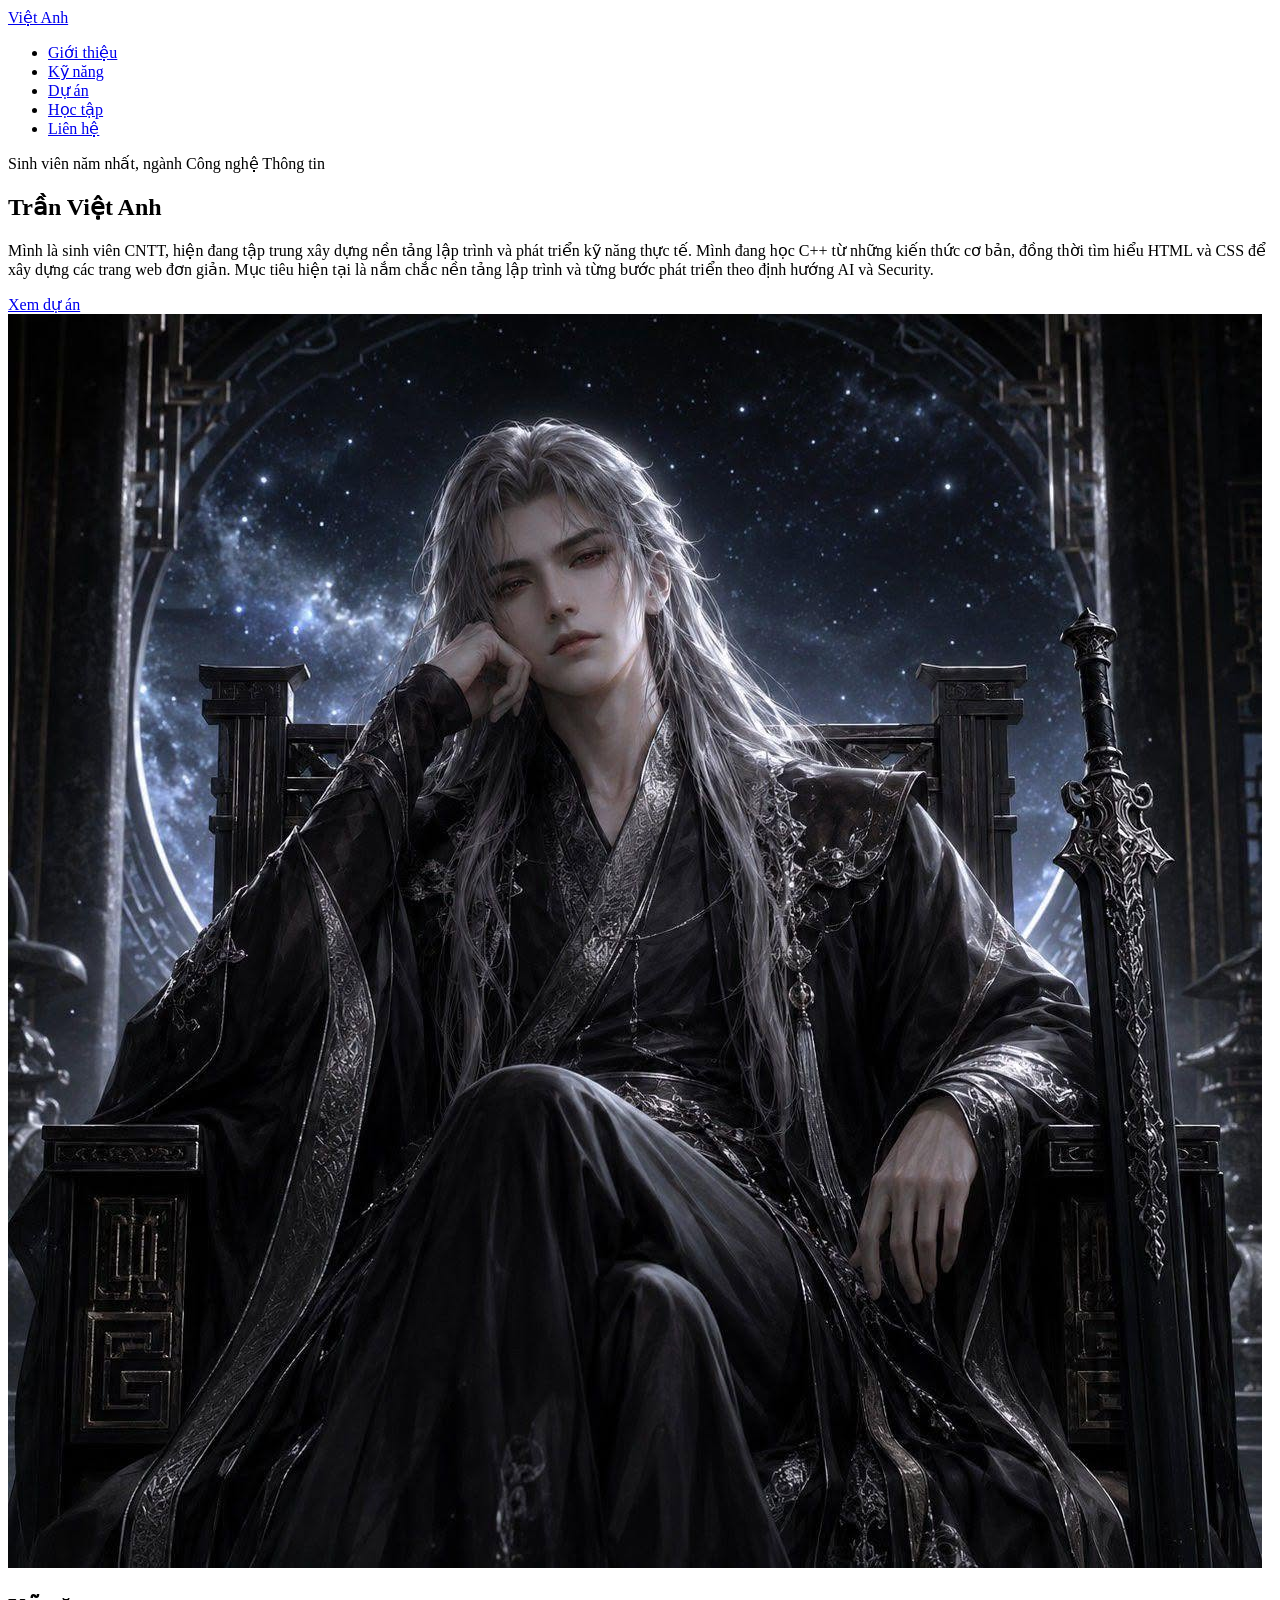
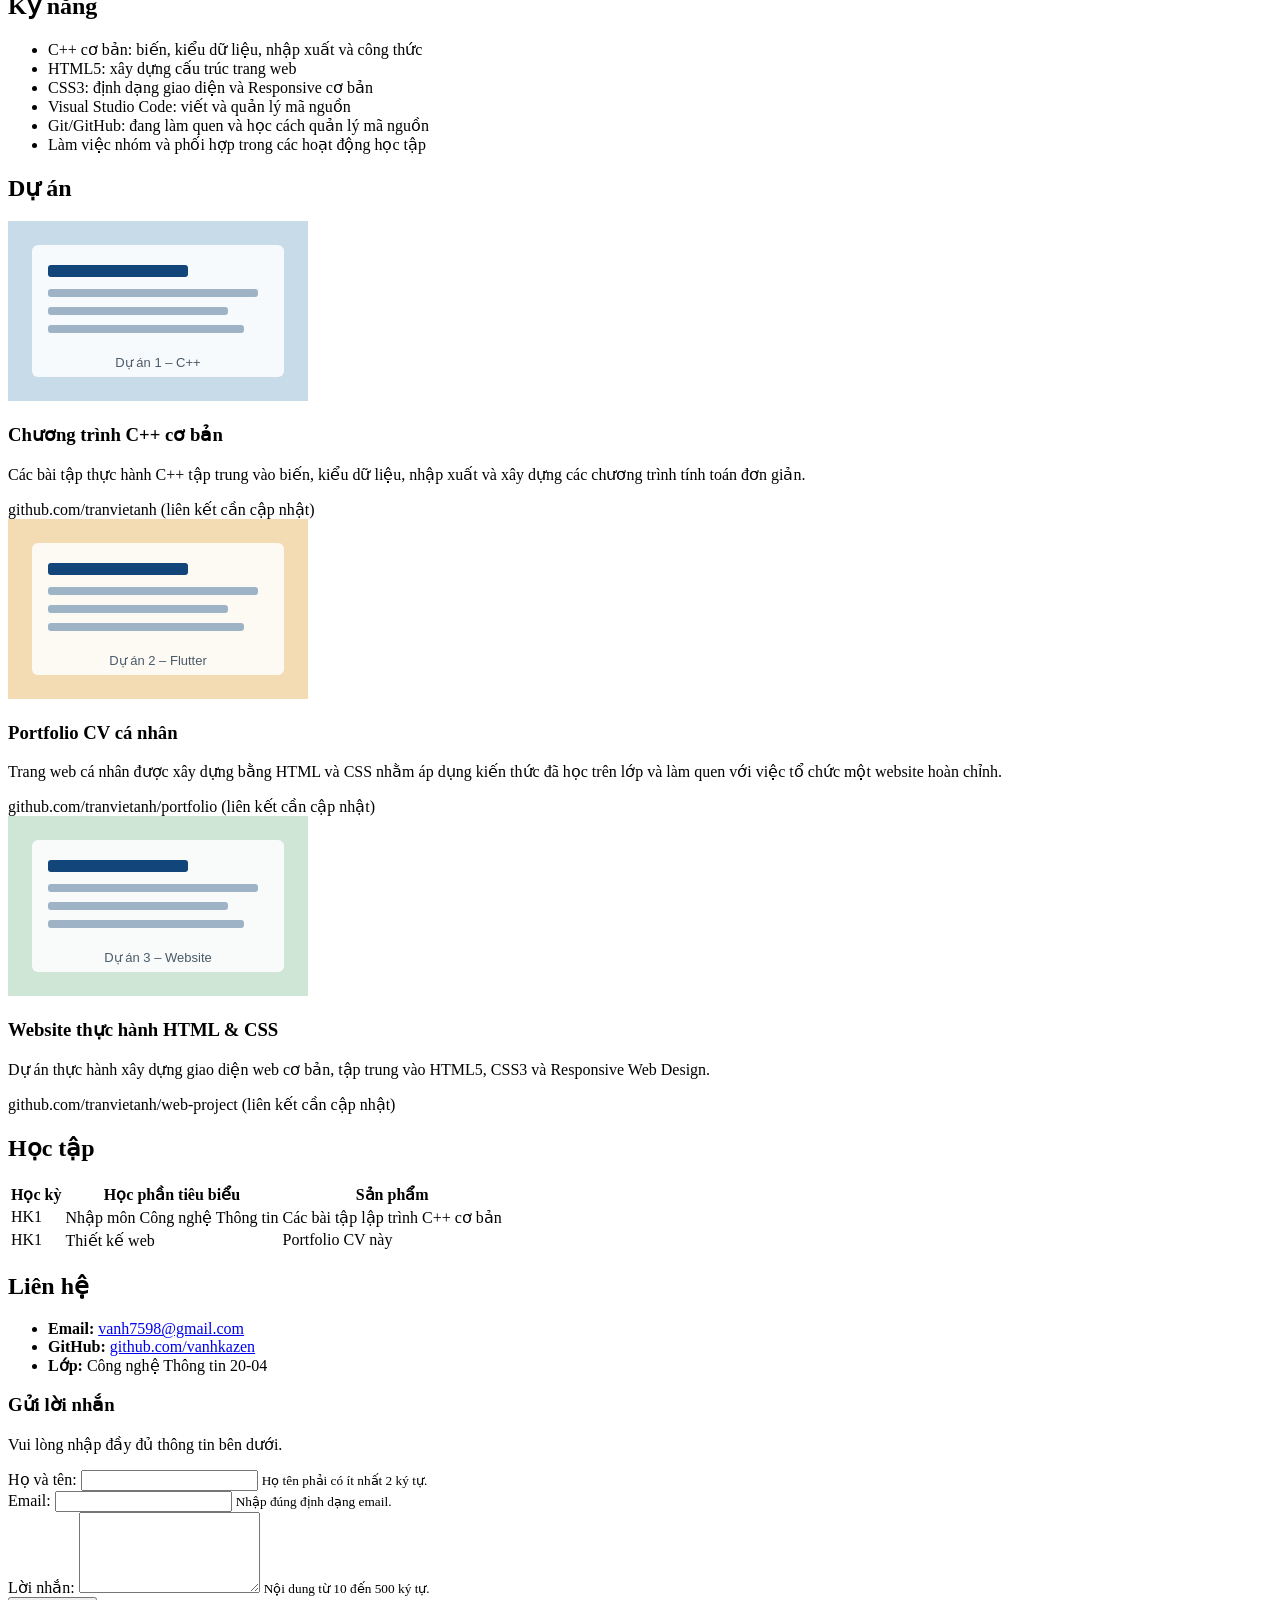
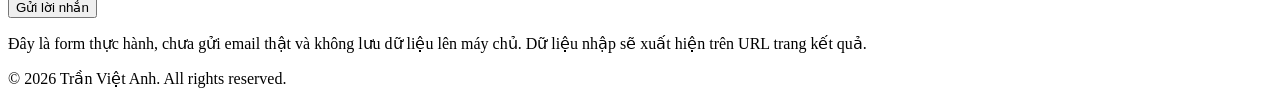
==== index.html @ 02a185ff "Add files via upload" ====
<!doctype html>
<html lang="vi">

<head>
  <meta charset="UTF-8" />
  <meta name="viewport" content="width=device-width, initial-scale=1.0" />
  <title>Trần Việt Anh - Portfolio CV</title>
  <link rel="preconnect" href="https://fonts.googleapis.com" />
  <link rel="stylesheet" href="https://fonts.googleapis.com/css2?family=Inter:wght@400;500;600;700&display=swap" />
  <link rel="stylesheet" href="D:\CNTT20-04\portfolio\css\style.css" />
</head>

<body>
  <header class="site-header">
    <div class="container">
      <a class="logo" href="#gioi-thieu">Việt Anh</a>
      <nav aria-label="Menu chính">
        <ul class="menu">
          <li><a href="#gioi-thieu">Giới thiệu</a></li>
          <li><a href="#ky-nang">Kỹ năng</a></li>
          <li><a href="#du-an">Dự án</a></li>
          <li><a href="#hoc-tap">Học tập</a></li>
          <li><a href="#lien-he">Liên hệ</a></li>
        </ul>
      </nav>
    </div>
  </header>

  <main id="noi-dung">
    <section id="gioi-thieu" class="hero">
      <div class="container hero-inner">
        <div class="hero-text">
          <p class="hero-role">
            Sinh viên năm nhất, ngành Công nghệ Thông tin
          </p>

          <h1>Trần Việt Anh</h1>

          <p>
            Mình là sinh viên CNTT, hiện đang tập trung xây dựng nền tảng lập
            trình và phát triển kỹ năng thực tế. Mình đang học C++ từ những
            kiến thức cơ bản, đồng thời tìm hiểu HTML và CSS để xây dựng các
            trang web đơn giản. Mục tiêu hiện tại là nắm chắc nền tảng lập
            trình và từng bước phát triển theo định hướng AI và Security.
          </p>

          <a class="button" href="#du-an">Xem dự án</a>
        </div>

        <img class="avatar" src="assets/791975572_1060704449904978_7434436045093909714_n.jpg"
          alt="Ảnh đại diện minh họa của Trần Việt Anh" />
      </div>
    </section>

    <section id="ky-nang" class="section">
      <div class="container">
        <h2>Kỹ năng</h2>

        <ul class="skills">
          <li>C++ cơ bản: biến, kiểu dữ liệu, nhập xuất và công thức</li>
          <li>HTML5: xây dựng cấu trúc trang web</li>
          <li>CSS3: định dạng giao diện và Responsive cơ bản</li>
          <li>Visual Studio Code: viết và quản lý mã nguồn</li>
          <li>Git/GitHub: đang làm quen và học cách quản lý mã nguồn</li>
          <li>Làm việc nhóm và phối hợp trong các hoạt động học tập</li>
        </ul>
      </div>
    </section>

    <section id="du-an" class="section section-alt">
      <div class="container">
        <h2>Dự án</h2>

        <div class="projects">
          <article class="card">
            <img src="assets/du-an-1.svg" alt="Giao diện dòng lệnh của chương trình C++" />

            <h3>Chương trình C++ cơ bản</h3>

            <p>
              Các bài tập thực hành C++ tập trung vào biến, kiểu dữ liệu, nhập
              xuất và xây dựng các chương trình tính toán đơn giản.
            </p>

            <span class="pending-link">
              github.com/tranvietanh (liên kết cần cập nhật)
            </span>
          </article>

          <article class="card">
            <img src="assets/du-an-2.svg" alt="Giao diện trang web cá nhân" />

            <h3>Portfolio CV cá nhân</h3>

            <p>
              Trang web cá nhân được xây dựng bằng HTML và CSS nhằm áp dụng
              kiến thức đã học trên lớp và làm quen với việc tổ chức một
              website hoàn chỉnh.
            </p>

            <span class="pending-link">
              github.com/tranvietanh/portfolio (liên kết cần cập nhật)
            </span>
          </article>

          <article class="card">
            <img src="assets/du-an-3.svg" alt="Trang web thực hành HTML và CSS" />

            <h3>Website thực hành HTML & CSS</h3>

            <p>
              Dự án thực hành xây dựng giao diện web cơ bản, tập trung vào
              HTML5, CSS3 và Responsive Web Design.
            </p>

            <span class="pending-link">
              github.com/tranvietanh/web-project (liên kết cần cập nhật)
            </span>
          </article>
        </div>
      </div>
    </section>

    <section id="hoc-tap" class="section">
      <div class="container">
        <h2>Học tập</h2>

        <table class="study">
          <thead>
            <tr>
              <th>Học kỳ</th>
              <th>Học phần tiêu biểu</th>
              <th>Sản phẩm</th>
            </tr>
          </thead>

          <tbody>
            <tr>
              <td>HK1</td>
              <td>Nhập môn Công nghệ Thông tin</td>
              <td>Các bài tập lập trình C++ cơ bản</td>
            </tr>

            <tr>
              <td>HK1</td>
              <td>Thiết kế web</td>
              <td>Portfolio CV này</td>
            </tr>
          </tbody>
        </table>
      </div>
    </section>


    <section id="lien-he" class="section section-alt">
      <div class="container">
        <h2>Liên hệ</h2>

        <ul class="contact">
          <li>
            <strong>Email:</strong>
            <a href="mailto:vanh7598@gmail.com">
              vanh7598@gmail.com
            </a>
          </li>

          <li>
            <strong>GitHub:</strong>
            <a href="https://github.com/vanhkazen" target="_blank" rel="noopener noreferrer">
              github.com/vanhkazen
            </a>
          </li>

          <li>
            <strong>Lớp:</strong> Công nghệ Thông tin 20-04
          </li>
        </ul>

        <!-- Form liên hệ - Lab 5 -->
        <form action="ket-qua.html" method="get" class="contact-form">
          <h3>Gửi lời nhắn</h3>
          <p>Vui lòng nhập đầy đủ thông tin bên dưới.</p>

          <div class="form-group">
            <label for="fullname">Họ và tên:</label>
            <input type="text" id="fullname" name="fullname" minlength="2" required aria-describedby="fullname-help" />
            <small id="fullname-help">
              Họ tên phải có ít nhất 2 ký tự.
            </small>
          </div>

          <div class="form-group">
            <label for="email">Email:</label>
            <input type="email" id="email" name="email" required aria-describedby="email-help" />
            <small id="email-help">
              Nhập đúng định dạng email.
            </small>
          </div>

          <div class="form-group">
            <label for="message">Lời nhắn:</label>
            <textarea id="message" name="message" rows="5" minlength="10" maxlength="500" required
              aria-describedby="message-help"></textarea>
            <small id="message-help">
              Nội dung từ 10 đến 500 ký tự.
            </small>
          </div>

          <button type="submit" class="button">
            Gửi lời nhắn
          </button>

          <p class="form-note">
            Đây là form thực hành, chưa gửi email thật
            và không lưu dữ liệu lên máy chủ.
            Dữ liệu nhập sẽ xuất hiện trên URL trang kết quả.
          </p>
        </form>
      </div>
    </section>

  </main>

  <footer class="site-footer">
    <div class="container">
      <p>© 2026 Trần Việt Anh. All rights reserved.</p>
    </div>
  </footer>
</body>

</html>
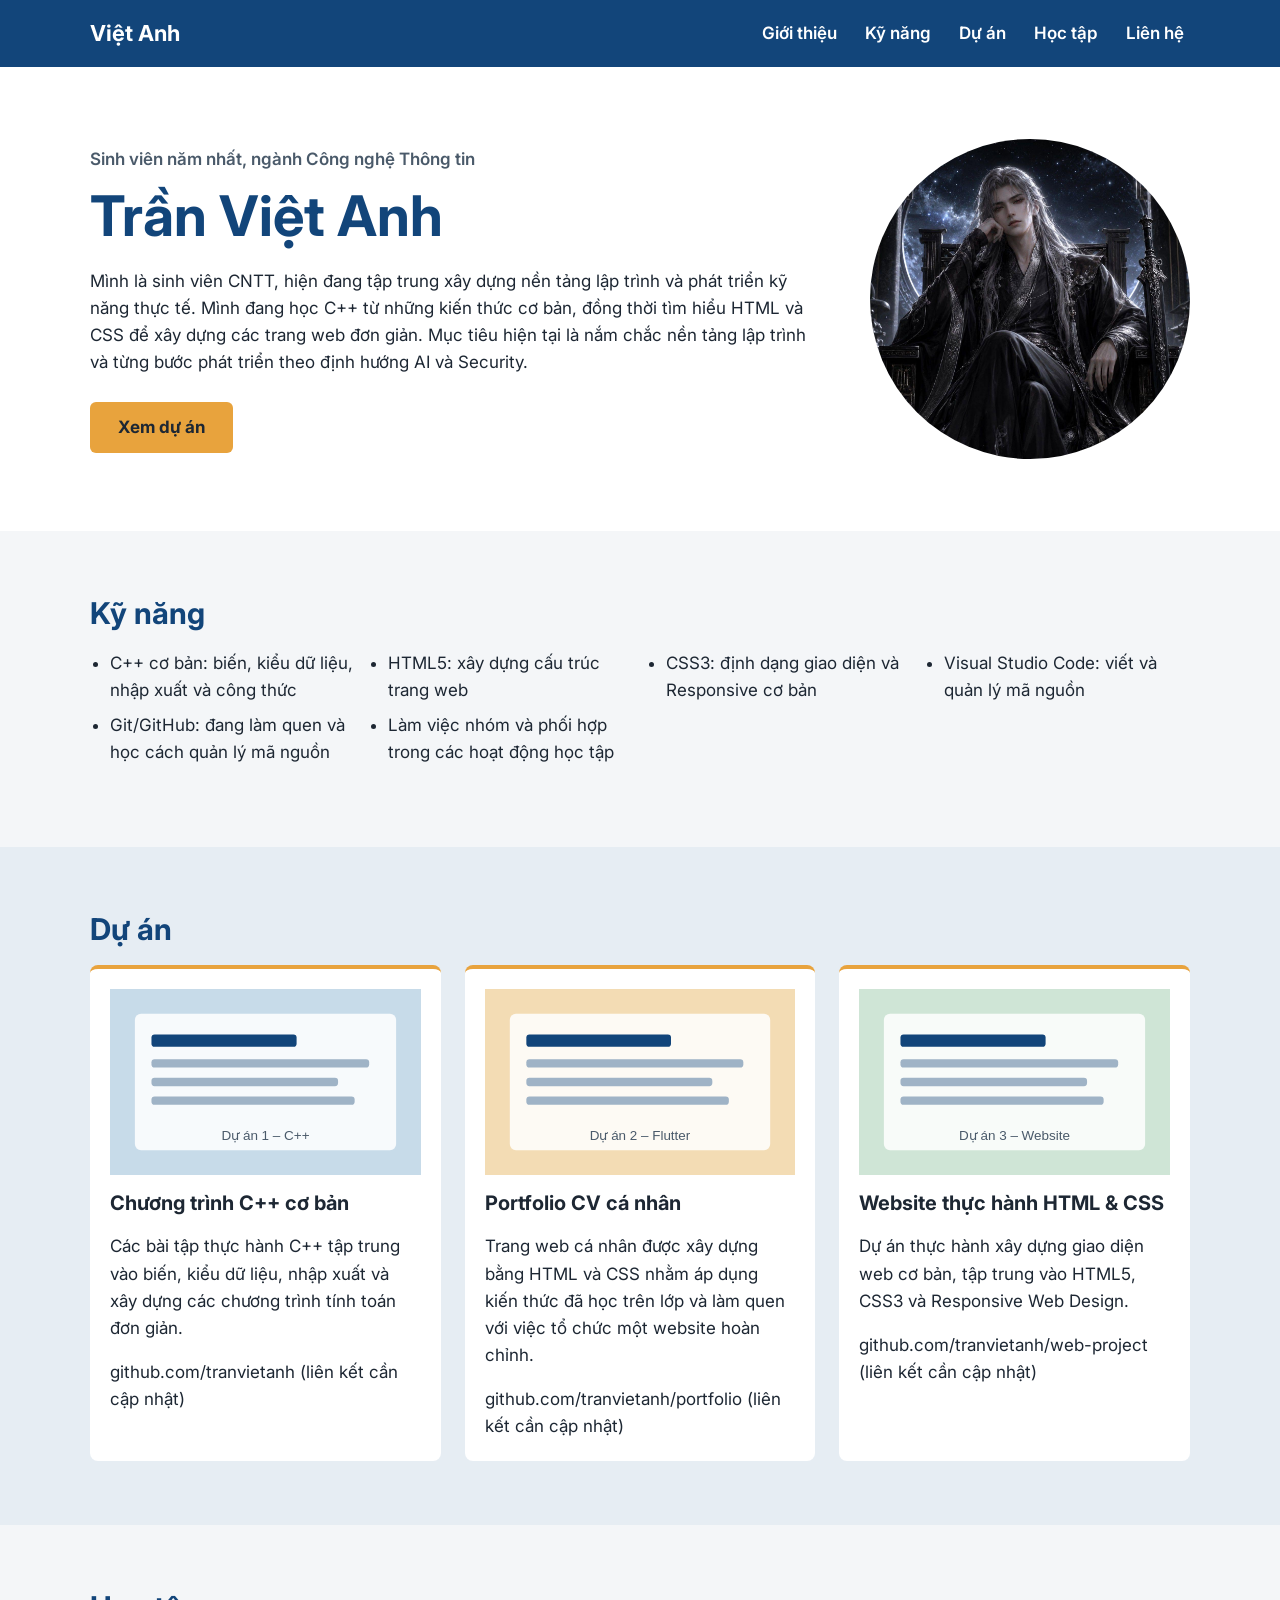
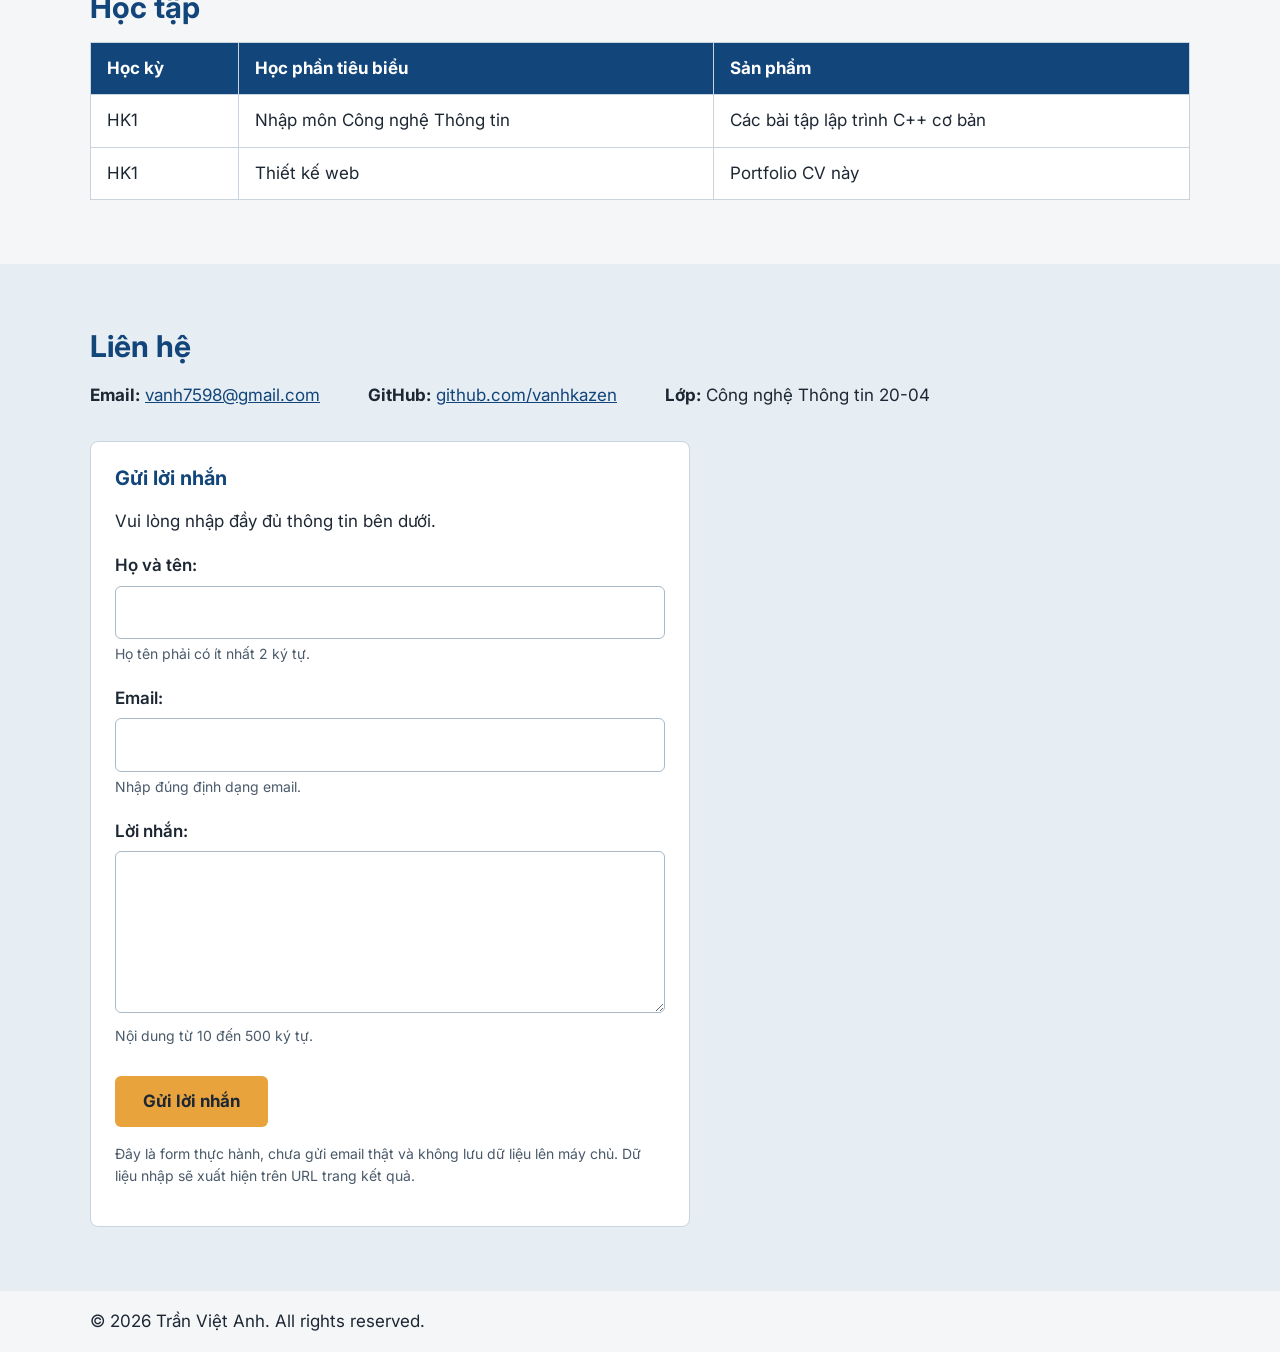
==== commit c2560ef3: "sửa đổi lần 1" ====
--- a/index.html
+++ b/index.html
@@ -1,231 +1,252 @@
 <!doctype html>
 <html lang="vi">
-
-<head>
-  <meta charset="UTF-8" />
-  <meta name="viewport" content="width=device-width, initial-scale=1.0" />
-  <title>Trần Việt Anh - Portfolio CV</title>
-  <link rel="preconnect" href="https://fonts.googleapis.com" />
-  <link rel="stylesheet" href="https://fonts.googleapis.com/css2?family=Inter:wght@400;500;600;700&display=swap" />
-  <link rel="stylesheet" href="D:\CNTT20-04\portfolio\css\style.css" />
-</head>
-
-<body>
-  <header class="site-header">
-    <div class="container">
-      <a class="logo" href="#gioi-thieu">Việt Anh</a>
-      <nav aria-label="Menu chính">
-        <ul class="menu">
-          <li><a href="#gioi-thieu">Giới thiệu</a></li>
-          <li><a href="#ky-nang">Kỹ năng</a></li>
-          <li><a href="#du-an">Dự án</a></li>
-          <li><a href="#hoc-tap">Học tập</a></li>
-          <li><a href="#lien-he">Liên hệ</a></li>
-        </ul>
-      </nav>
-    </div>
-  </header>
-
-  <main id="noi-dung">
-    <section id="gioi-thieu" class="hero">
-      <div class="container hero-inner">
-        <div class="hero-text">
-          <p class="hero-role">
-            Sinh viên năm nhất, ngành Công nghệ Thông tin
-          </p>
-
-          <h1>Trần Việt Anh</h1>
-
-          <p>
-            Mình là sinh viên CNTT, hiện đang tập trung xây dựng nền tảng lập
-            trình và phát triển kỹ năng thực tế. Mình đang học C++ từ những
-            kiến thức cơ bản, đồng thời tìm hiểu HTML và CSS để xây dựng các
-            trang web đơn giản. Mục tiêu hiện tại là nắm chắc nền tảng lập
-            trình và từng bước phát triển theo định hướng AI và Security.
-          </p>
-
-          <a class="button" href="#du-an">Xem dự án</a>
-        </div>
-
-        <img class="avatar" src="assets/791975572_1060704449904978_7434436045093909714_n.jpg"
-          alt="Ảnh đại diện minh họa của Trần Việt Anh" />
+  <head>
+    <meta charset="UTF-8" />
+    <meta name="viewport" content="width=device-width, initial-scale=1.0" />
+    <title>Trần Việt Anh - Portfolio CV</title>
+    <link rel="preconnect" href="https://fonts.googleapis.com" />
+    <link
+      rel="stylesheet"
+      href="https://fonts.googleapis.com/css2?family=Inter:wght@400;500;600;700&display=swap"
+    />
+    <link rel="stylesheet" href="css\style.css" />
+  </head>
+
+  <body>
+    <header class="site-header">
+      <div class="container">
+        <a class="logo" href="#gioi-thieu">Việt Anh</a>
+        <nav aria-label="Menu chính">
+          <ul class="menu">
+            <li><a href="#gioi-thieu">Giới thiệu</a></li>
+            <li><a href="#ky-nang">Kỹ năng</a></li>
+            <li><a href="#du-an">Dự án</a></li>
+            <li><a href="#hoc-tap">Học tập</a></li>
+            <li><a href="#lien-he">Liên hệ</a></li>
+          </ul>
+        </nav>
       </div>
-    </section>
-
-    <section id="ky-nang" class="section">
+    </header>
+
+    <main id="noi-dung">
+      <section id="gioi-thieu" class="hero">
+        <div class="container hero-inner">
+          <div class="hero-text">
+            <p class="hero-role">
+              Sinh viên năm nhất, ngành Công nghệ Thông tin
+            </p>
+
+            <h1>Trần Việt Anh</h1>
+
+            <p>
+              Mình là sinh viên CNTT, hiện đang tập trung xây dựng nền tảng lập
+              trình và phát triển kỹ năng thực tế. Mình đang học C++ từ những
+              kiến thức cơ bản, đồng thời tìm hiểu HTML và CSS để xây dựng các
+              trang web đơn giản. Mục tiêu hiện tại là nắm chắc nền tảng lập
+              trình và từng bước phát triển theo định hướng AI và Security.
+            </p>
+
+            <a class="button" href="#du-an">Xem dự án</a>
+          </div>
+
+          <img
+            class="avatar"
+            src="assets/791975572_1060704449904978_7434436045093909714_n.jpg"
+            alt="Ảnh đại diện minh họa của Trần Việt Anh"
+          />
+        </div>
+      </section>
+
+      <section id="ky-nang" class="section">
+        <div class="container">
+          <h2>Kỹ năng</h2>
+
+          <ul class="skills">
+            <li>C++ cơ bản: biến, kiểu dữ liệu, nhập xuất và công thức</li>
+            <li>HTML5: xây dựng cấu trúc trang web</li>
+            <li>CSS3: định dạng giao diện và Responsive cơ bản</li>
+            <li>Visual Studio Code: viết và quản lý mã nguồn</li>
+            <li>Git/GitHub: đang làm quen và học cách quản lý mã nguồn</li>
+            <li>Làm việc nhóm và phối hợp trong các hoạt động học tập</li>
+          </ul>
+        </div>
+      </section>
+
+      <section id="du-an" class="section section-alt">
+        <div class="container">
+          <h2>Dự án</h2>
+
+          <div class="projects">
+            <article class="card">
+              <img
+                src="assets/du-an-1.svg"
+                alt="Giao diện dòng lệnh của chương trình C++"
+              />
+
+              <h3>Chương trình C++ cơ bản</h3>
+
+              <p>
+                Các bài tập thực hành C++ tập trung vào biến, kiểu dữ liệu, nhập
+                xuất và xây dựng các chương trình tính toán đơn giản.
+              </p>
+
+              <span class="pending-link">
+                github.com/tranvietanh (liên kết cần cập nhật)
+              </span>
+            </article>
+
+            <article class="card">
+              <img src="assets/du-an-2.svg" alt="Giao diện trang web cá nhân" />
+
+              <h3>Portfolio CV cá nhân</h3>
+
+              <p>
+                Trang web cá nhân được xây dựng bằng HTML và CSS nhằm áp dụng
+                kiến thức đã học trên lớp và làm quen với việc tổ chức một
+                website hoàn chỉnh.
+              </p>
+
+              <span class="pending-link">
+                github.com/tranvietanh/portfolio (liên kết cần cập nhật)
+              </span>
+            </article>
+
+            <article class="card">
+              <img
+                src="assets/du-an-3.svg"
+                alt="Trang web thực hành HTML và CSS"
+              />
+
+              <h3>Website thực hành HTML & CSS</h3>
+
+              <p>
+                Dự án thực hành xây dựng giao diện web cơ bản, tập trung vào
+                HTML5, CSS3 và Responsive Web Design.
+              </p>
+
+              <span class="pending-link">
+                github.com/tranvietanh/web-project (liên kết cần cập nhật)
+              </span>
+            </article>
+          </div>
+        </div>
+      </section>
+
+      <section id="hoc-tap" class="section">
+        <div class="container">
+          <h2>Học tập</h2>
+
+          <table class="study">
+            <thead>
+              <tr>
+                <th>Học kỳ</th>
+                <th>Học phần tiêu biểu</th>
+                <th>Sản phẩm</th>
+              </tr>
+            </thead>
+
+            <tbody>
+              <tr>
+                <td>HK1</td>
+                <td>Nhập môn Công nghệ Thông tin</td>
+                <td>Các bài tập lập trình C++ cơ bản</td>
+              </tr>
+
+              <tr>
+                <td>HK1</td>
+                <td>Thiết kế web</td>
+                <td>Portfolio CV này</td>
+              </tr>
+            </tbody>
+          </table>
+        </div>
+      </section>
+
+      <section id="lien-he" class="section section-alt">
+        <div class="container">
+          <h2>Liên hệ</h2>
+
+          <ul class="contact">
+            <li>
+              <strong>Email:</strong>
+              <a href="mailto:vanh7598@gmail.com"> vanh7598@gmail.com </a>
+            </li>
+
+            <li>
+              <strong>GitHub:</strong>
+              <a
+                href="https://github.com/vanhkazen"
+                target="_blank"
+                rel="noopener noreferrer"
+              >
+                github.com/vanhkazen
+              </a>
+            </li>
+
+            <li><strong>Lớp:</strong> Công nghệ Thông tin 20-04</li>
+          </ul>
+
+          <!-- Form liên hệ - Lab 5 -->
+          <form action="ket-qua.html" method="get" class="contact-form">
+            <h3>Gửi lời nhắn</h3>
+            <p>Vui lòng nhập đầy đủ thông tin bên dưới.</p>
+
+            <div class="form-group">
+              <label for="fullname">Họ và tên:</label>
+              <input
+                type="text"
+                id="fullname"
+                name="fullname"
+                minlength="2"
+                required
+                aria-describedby="fullname-help"
+              />
+              <small id="fullname-help">
+                Họ tên phải có ít nhất 2 ký tự.
+              </small>
+            </div>
+
+            <div class="form-group">
+              <label for="email">Email:</label>
+              <input
+                type="email"
+                id="email"
+                name="email"
+                required
+                aria-describedby="email-help"
+              />
+              <small id="email-help"> Nhập đúng định dạng email. </small>
+            </div>
+
+            <div class="form-group">
+              <label for="message">Lời nhắn:</label>
+              <textarea
+                id="message"
+                name="message"
+                rows="5"
+                minlength="10"
+                maxlength="500"
+                required
+                aria-describedby="message-help"
+              ></textarea>
+              <small id="message-help"> Nội dung từ 10 đến 500 ký tự. </small>
+            </div>
+
+            <button type="submit" class="button">Gửi lời nhắn</button>
+
+            <p class="form-note">
+              Đây là form thực hành, chưa gửi email thật và không lưu dữ liệu
+              lên máy chủ. Dữ liệu nhập sẽ xuất hiện trên URL trang kết quả.
+            </p>
+          </form>
+        </div>
+      </section>
+    </main>
+
+    <footer class="site-footer">
       <div class="container">
-        <h2>Kỹ năng</h2>
-
-        <ul class="skills">
-          <li>C++ cơ bản: biến, kiểu dữ liệu, nhập xuất và công thức</li>
-          <li>HTML5: xây dựng cấu trúc trang web</li>
-          <li>CSS3: định dạng giao diện và Responsive cơ bản</li>
-          <li>Visual Studio Code: viết và quản lý mã nguồn</li>
-          <li>Git/GitHub: đang làm quen và học cách quản lý mã nguồn</li>
-          <li>Làm việc nhóm và phối hợp trong các hoạt động học tập</li>
-        </ul>
+        <p>© 2026 Trần Việt Anh. All rights reserved.</p>
       </div>
-    </section>
-
-    <section id="du-an" class="section section-alt">
-      <div class="container">
-        <h2>Dự án</h2>
-
-        <div class="projects">
-          <article class="card">
-            <img src="assets/du-an-1.svg" alt="Giao diện dòng lệnh của chương trình C++" />
-
-            <h3>Chương trình C++ cơ bản</h3>
-
-            <p>
-              Các bài tập thực hành C++ tập trung vào biến, kiểu dữ liệu, nhập
-              xuất và xây dựng các chương trình tính toán đơn giản.
-            </p>
-
-            <span class="pending-link">
-              github.com/tranvietanh (liên kết cần cập nhật)
-            </span>
-          </article>
-
-          <article class="card">
-            <img src="assets/du-an-2.svg" alt="Giao diện trang web cá nhân" />
-
-            <h3>Portfolio CV cá nhân</h3>
-
-            <p>
-              Trang web cá nhân được xây dựng bằng HTML và CSS nhằm áp dụng
-              kiến thức đã học trên lớp và làm quen với việc tổ chức một
-              website hoàn chỉnh.
-            </p>
-
-            <span class="pending-link">
-              github.com/tranvietanh/portfolio (liên kết cần cập nhật)
-            </span>
-          </article>
-
-          <article class="card">
-            <img src="assets/du-an-3.svg" alt="Trang web thực hành HTML và CSS" />
-
-            <h3>Website thực hành HTML & CSS</h3>
-
-            <p>
-              Dự án thực hành xây dựng giao diện web cơ bản, tập trung vào
-              HTML5, CSS3 và Responsive Web Design.
-            </p>
-
-            <span class="pending-link">
-              github.com/tranvietanh/web-project (liên kết cần cập nhật)
-            </span>
-          </article>
-        </div>
-      </div>
-    </section>
-
-    <section id="hoc-tap" class="section">
-      <div class="container">
-        <h2>Học tập</h2>
-
-        <table class="study">
-          <thead>
-            <tr>
-              <th>Học kỳ</th>
-              <th>Học phần tiêu biểu</th>
-              <th>Sản phẩm</th>
-            </tr>
-          </thead>
-
-          <tbody>
-            <tr>
-              <td>HK1</td>
-              <td>Nhập môn Công nghệ Thông tin</td>
-              <td>Các bài tập lập trình C++ cơ bản</td>
-            </tr>
-
-            <tr>
-              <td>HK1</td>
-              <td>Thiết kế web</td>
-              <td>Portfolio CV này</td>
-            </tr>
-          </tbody>
-        </table>
-      </div>
-    </section>
-
-
-    <section id="lien-he" class="section section-alt">
-      <div class="container">
-        <h2>Liên hệ</h2>
-
-        <ul class="contact">
-          <li>
-            <strong>Email:</strong>
-            <a href="mailto:vanh7598@gmail.com">
-              vanh7598@gmail.com
-            </a>
-          </li>
-
-          <li>
-            <strong>GitHub:</strong>
-            <a href="https://github.com/vanhkazen" target="_blank" rel="noopener noreferrer">
-              github.com/vanhkazen
-            </a>
-          </li>
-
-          <li>
-            <strong>Lớp:</strong> Công nghệ Thông tin 20-04
-          </li>
-        </ul>
-
-        <!-- Form liên hệ - Lab 5 -->
-        <form action="ket-qua.html" method="get" class="contact-form">
-          <h3>Gửi lời nhắn</h3>
-          <p>Vui lòng nhập đầy đủ thông tin bên dưới.</p>
-
-          <div class="form-group">
-            <label for="fullname">Họ và tên:</label>
-            <input type="text" id="fullname" name="fullname" minlength="2" required aria-describedby="fullname-help" />
-            <small id="fullname-help">
-              Họ tên phải có ít nhất 2 ký tự.
-            </small>
-          </div>
-
-          <div class="form-group">
-            <label for="email">Email:</label>
-            <input type="email" id="email" name="email" required aria-describedby="email-help" />
-            <small id="email-help">
-              Nhập đúng định dạng email.
-            </small>
-          </div>
-
-          <div class="form-group">
-            <label for="message">Lời nhắn:</label>
-            <textarea id="message" name="message" rows="5" minlength="10" maxlength="500" required
-              aria-describedby="message-help"></textarea>
-            <small id="message-help">
-              Nội dung từ 10 đến 500 ký tự.
-            </small>
-          </div>
-
-          <button type="submit" class="button">
-            Gửi lời nhắn
-          </button>
-
-          <p class="form-note">
-            Đây là form thực hành, chưa gửi email thật
-            và không lưu dữ liệu lên máy chủ.
-            Dữ liệu nhập sẽ xuất hiện trên URL trang kết quả.
-          </p>
-        </form>
-      </div>
-    </section>
-
-  </main>
-
-  <footer class="site-footer">
-    <div class="container">
-      <p>© 2026 Trần Việt Anh. All rights reserved.</p>
-    </div>
-  </footer>
-</body>
-
-</html>+    </footer>
+  </body>
+</html>
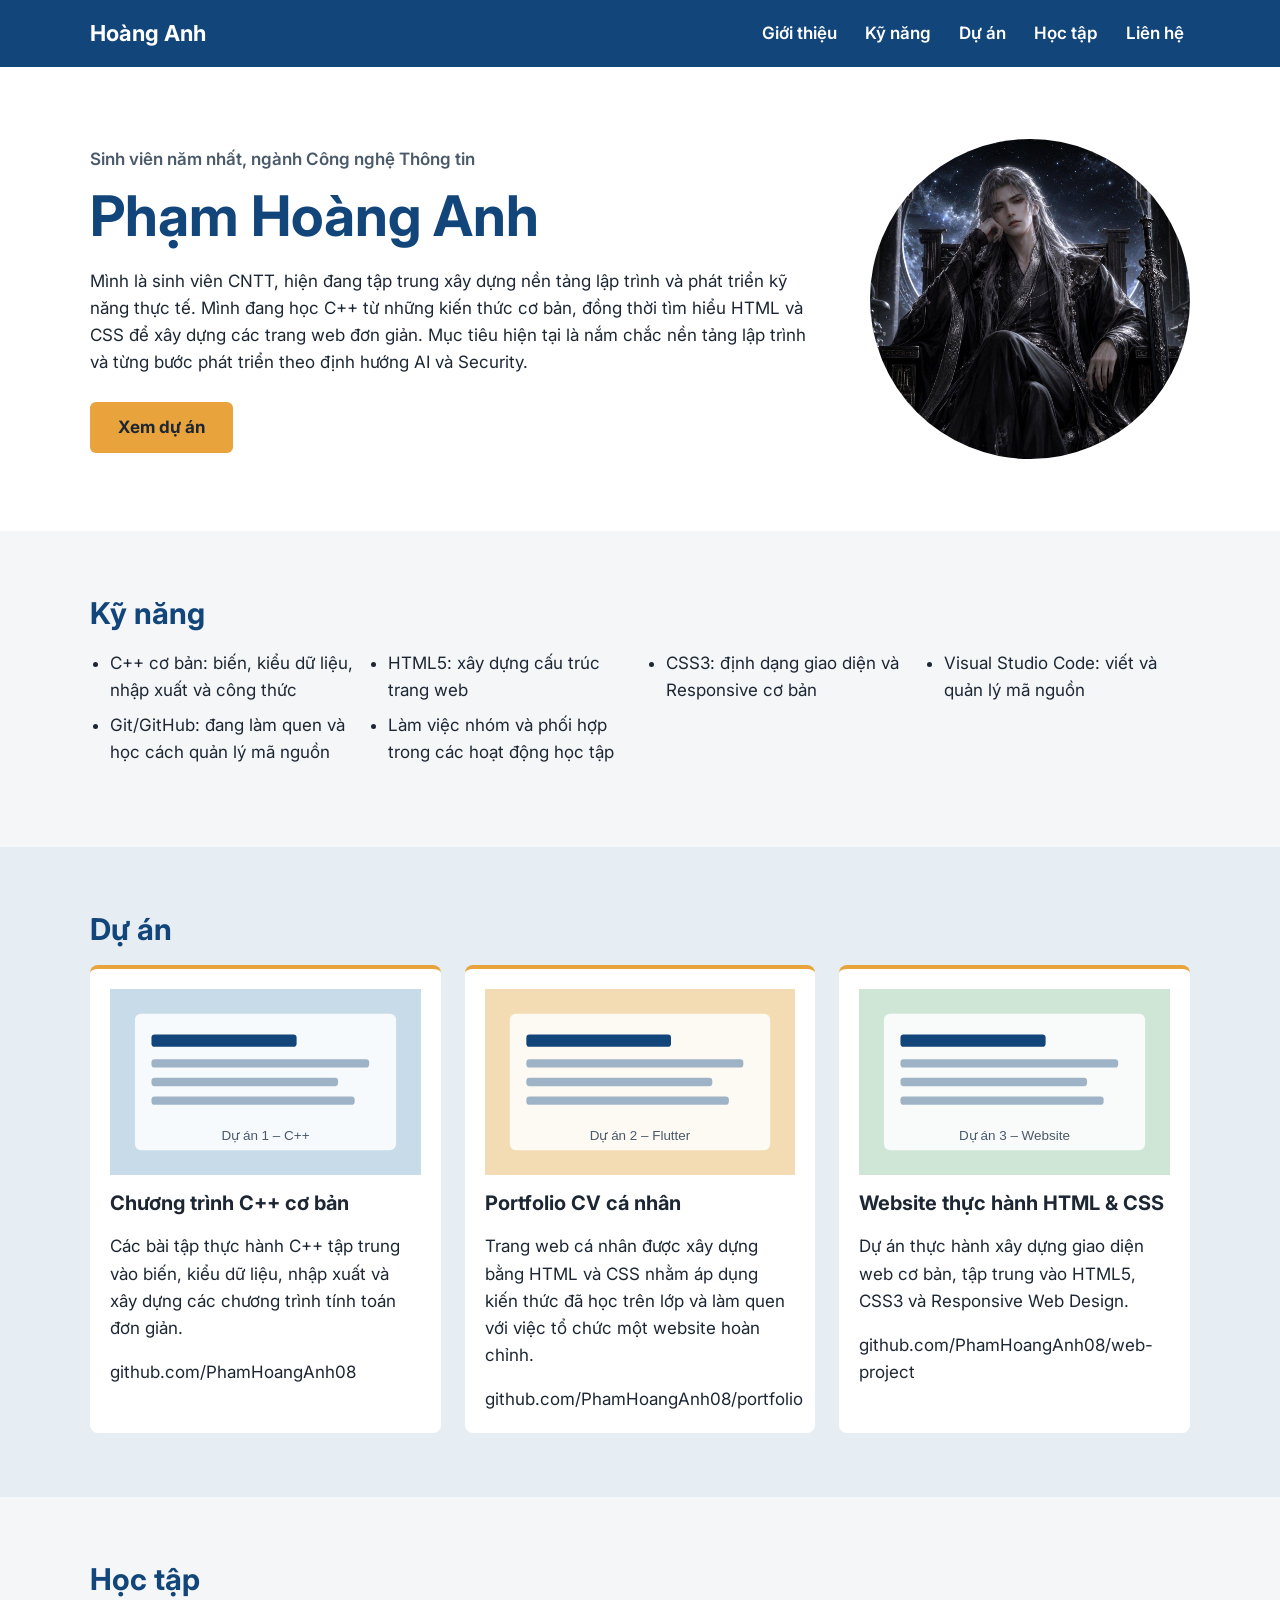
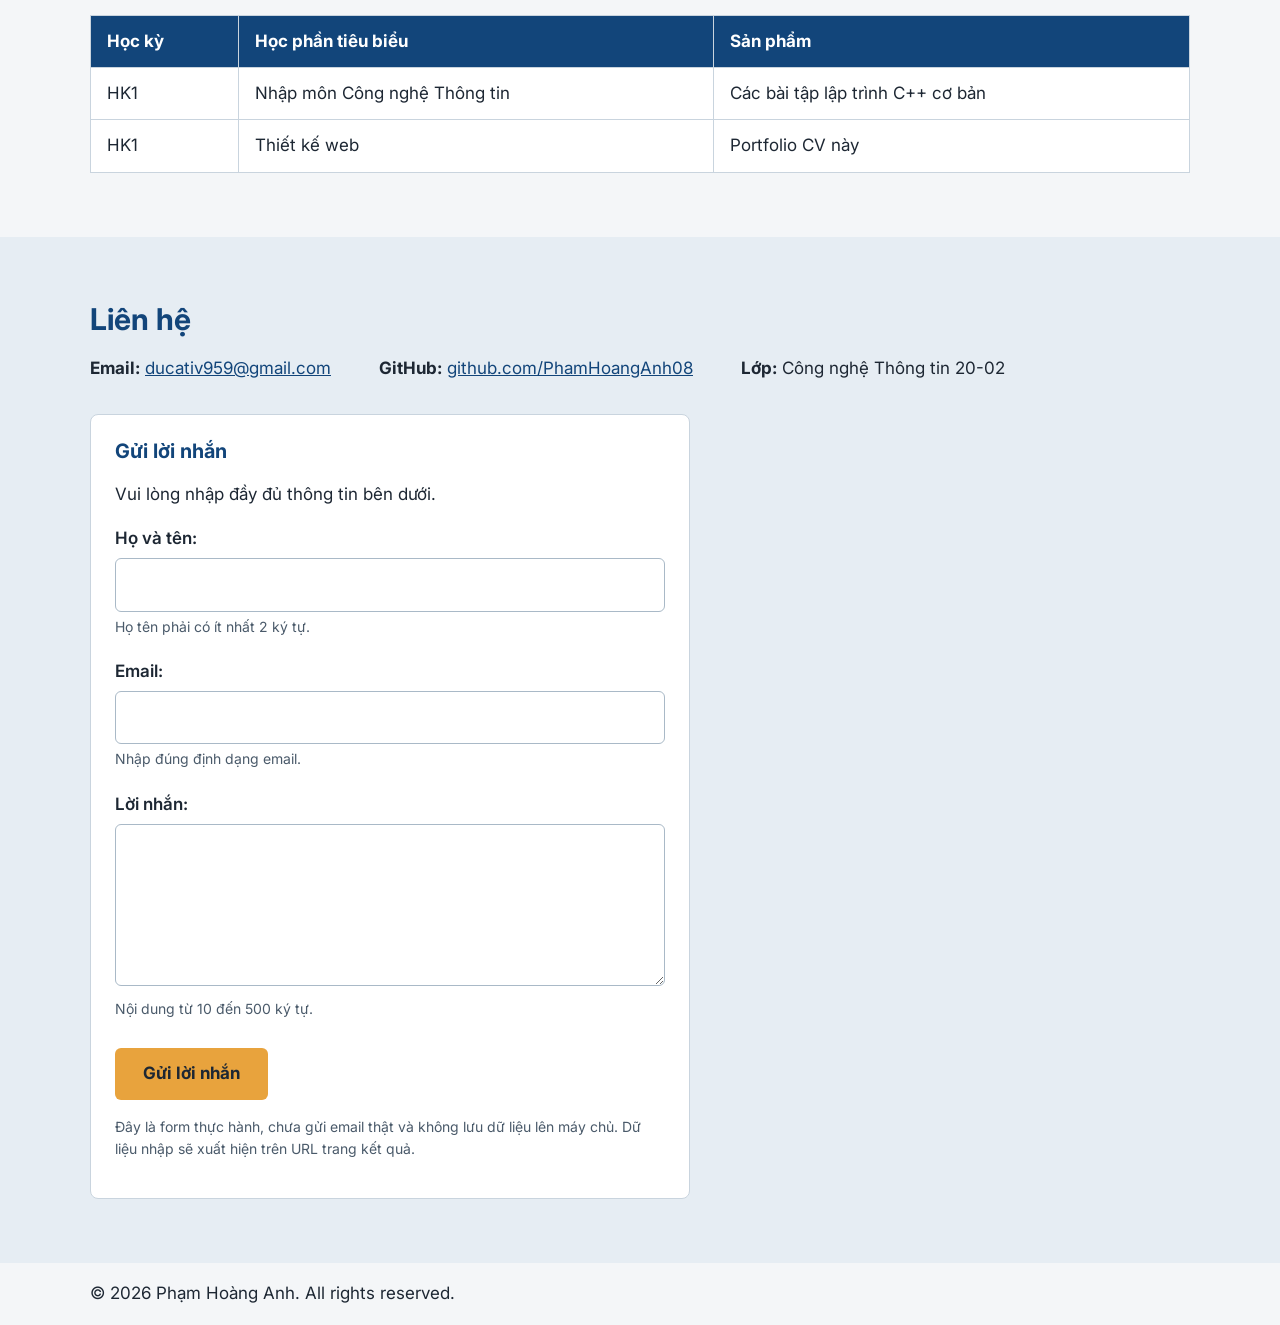
==== commit 02d59c58: "sửa lần 2" ====
--- a/index.html
+++ b/index.html
@@ -3,7 +3,7 @@
   <head>
     <meta charset="UTF-8" />
     <meta name="viewport" content="width=device-width, initial-scale=1.0" />
-    <title>Trần Việt Anh - Portfolio CV</title>
+    <title>Phạm Hoàng Anh - Portfolio CV</title>
     <link rel="preconnect" href="https://fonts.googleapis.com" />
     <link
       rel="stylesheet"
@@ -15,7 +15,7 @@
   <body>
     <header class="site-header">
       <div class="container">
-        <a class="logo" href="#gioi-thieu">Việt Anh</a>
+        <a class="logo" href="#gioi-thieu">Hoàng Anh</a>
         <nav aria-label="Menu chính">
           <ul class="menu">
             <li><a href="#gioi-thieu">Giới thiệu</a></li>
@@ -36,7 +36,7 @@
               Sinh viên năm nhất, ngành Công nghệ Thông tin
             </p>
 
-            <h1>Trần Việt Anh</h1>
+            <h1>Phạm Hoàng Anh</h1>
 
             <p>
               Mình là sinh viên CNTT, hiện đang tập trung xây dựng nền tảng lập
@@ -52,7 +52,7 @@
           <img
             class="avatar"
             src="assets/791975572_1060704449904978_7434436045093909714_n.jpg"
-            alt="Ảnh đại diện minh họa của Trần Việt Anh"
+            alt="Ảnh đại diện minh họa của Phạm Hoàng Anh"
           />
         </div>
       </section>
@@ -90,9 +90,7 @@
                 xuất và xây dựng các chương trình tính toán đơn giản.
               </p>
 
-              <span class="pending-link">
-                github.com/tranvietanh (liên kết cần cập nhật)
-              </span>
+              <span class="pending-link"> github.com/PhamHoangAnh08 </span>
             </article>
 
             <article class="card">
@@ -107,7 +105,7 @@
               </p>
 
               <span class="pending-link">
-                github.com/tranvietanh/portfolio (liên kết cần cập nhật)
+                github.com/PhamHoangAnh08/portfolio
               </span>
             </article>
 
@@ -125,7 +123,7 @@
               </p>
 
               <span class="pending-link">
-                github.com/tranvietanh/web-project (liên kết cần cập nhật)
+                github.com/PhamHoangAnh08/web-project
               </span>
             </article>
           </div>
@@ -169,21 +167,21 @@
           <ul class="contact">
             <li>
               <strong>Email:</strong>
-              <a href="mailto:vanh7598@gmail.com"> vanh7598@gmail.com </a>
+              <a href="mailto:ducativ959@gmail.com"> ducativ959@gmail.com </a>
             </li>
 
             <li>
               <strong>GitHub:</strong>
               <a
-                href="https://github.com/vanhkazen"
+                href="https://github.com/PhamHoangAnh08"
                 target="_blank"
                 rel="noopener noreferrer"
               >
-                github.com/vanhkazen
+                github.com/PhamHoangAnh08
               </a>
             </li>
 
-            <li><strong>Lớp:</strong> Công nghệ Thông tin 20-04</li>
+            <li><strong>Lớp:</strong> Công nghệ Thông tin 20-02</li>
           </ul>
 
           <!-- Form liên hệ - Lab 5 -->
@@ -245,7 +243,7 @@
 
     <footer class="site-footer">
       <div class="container">
-        <p>© 2026 Trần Việt Anh. All rights reserved.</p>
+        <p>© 2026 Phạm Hoàng Anh. All rights reserved.</p>
       </div>
     </footer>
   </body>
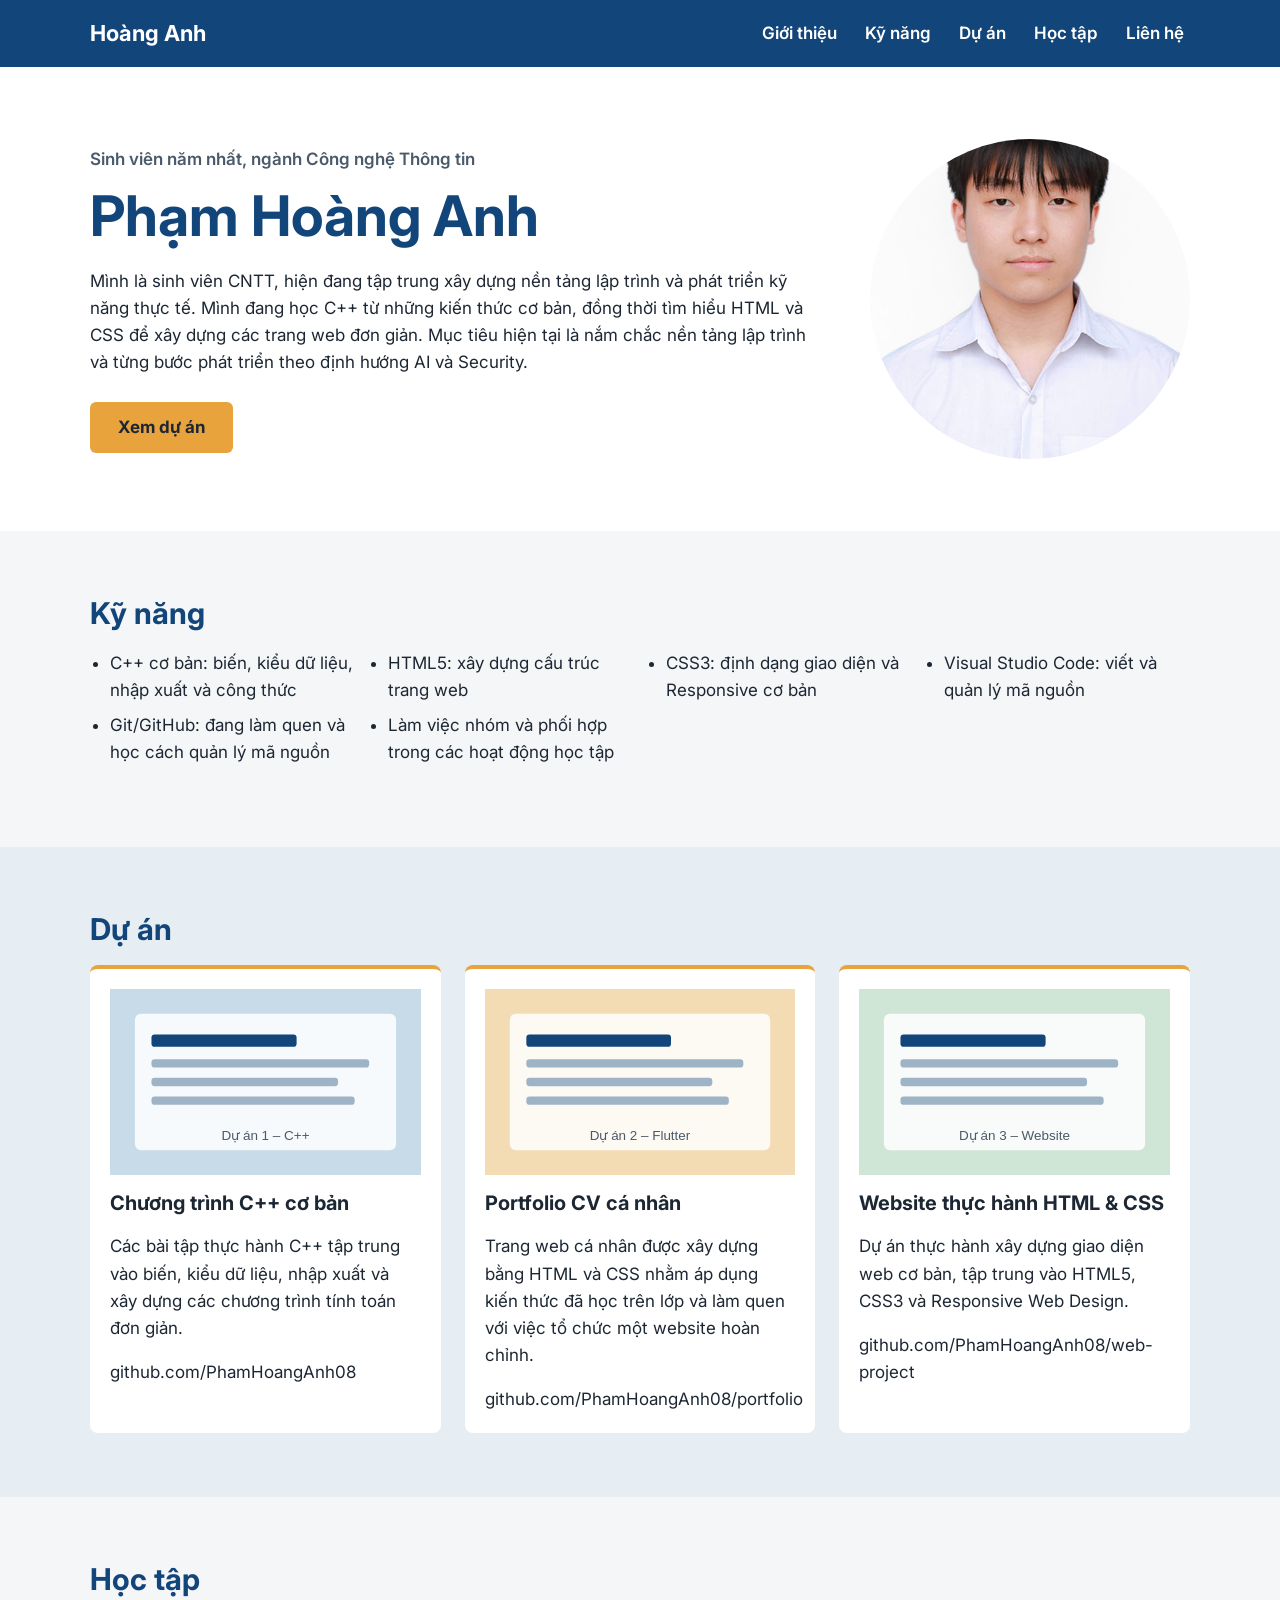
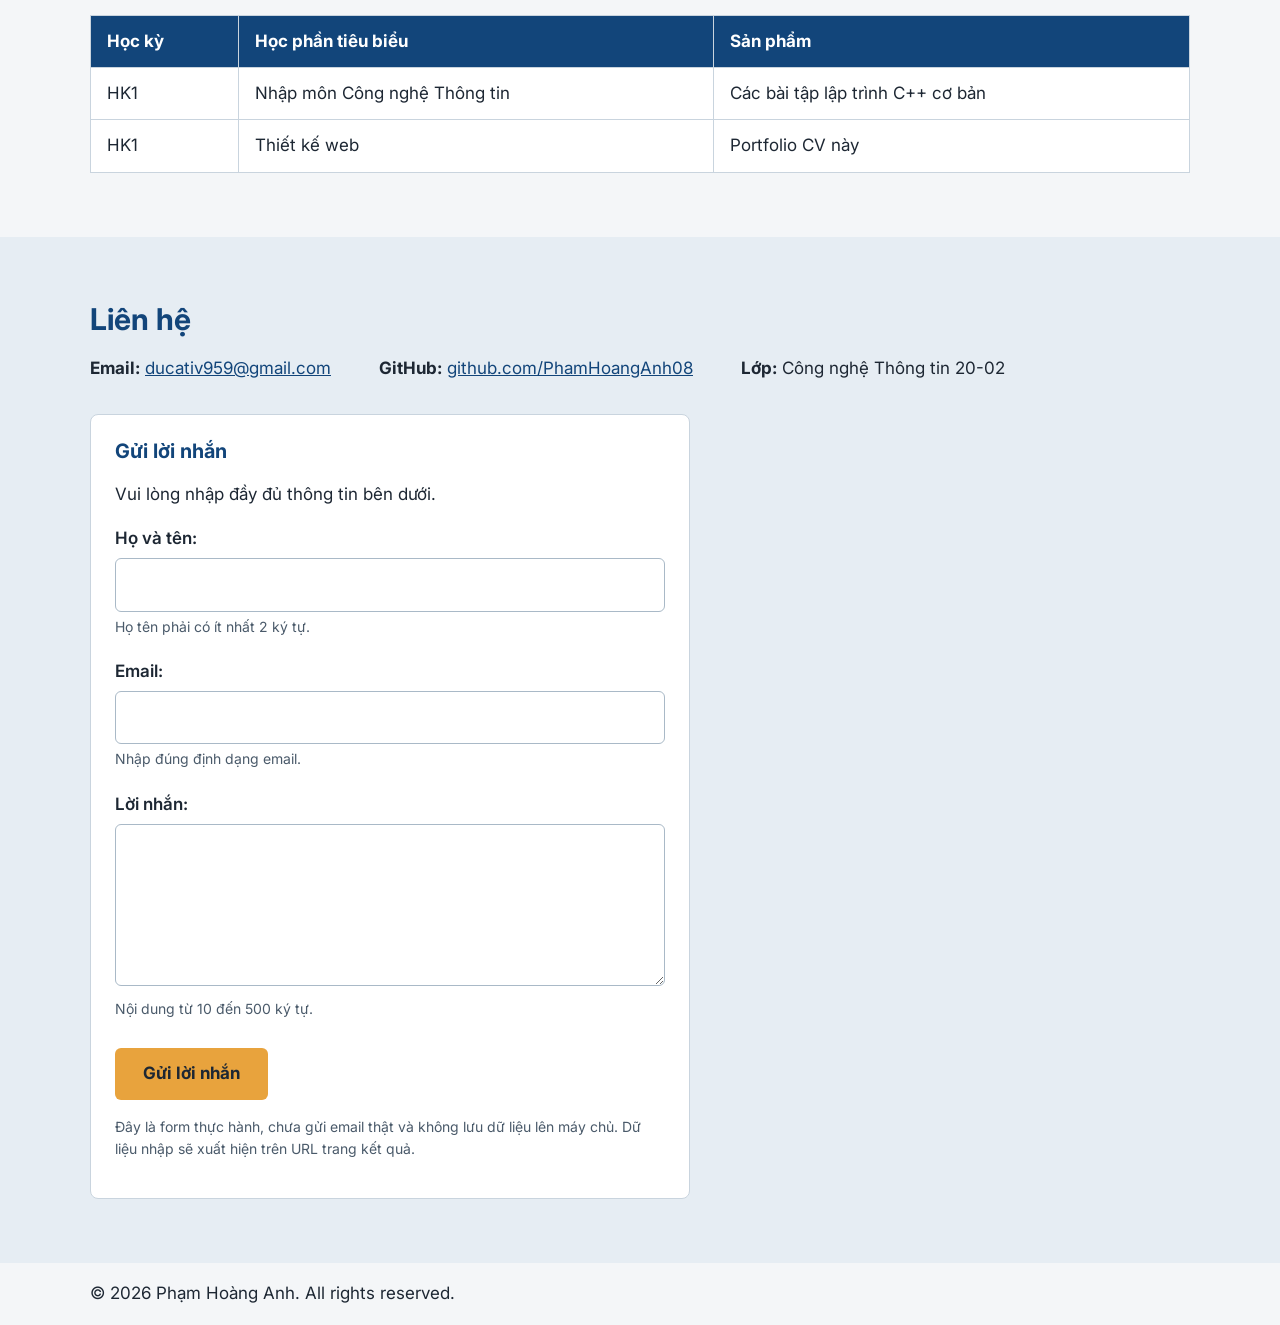
==== commit 85937dd7: "sửa lần 4" ====
--- a/index.html
+++ b/index.html
@@ -51,7 +51,7 @@
 
           <img
             class="avatar"
-            src="assets/791975572_1060704449904978_7434436045093909714_n.jpg"
+            src="assets/1793355270771_475543098308212513_5757051386269499997_7730064c70b59d264010e7db09c5b454.jpg"
             alt="Ảnh đại diện minh họa của Phạm Hoàng Anh"
           />
         </div>
